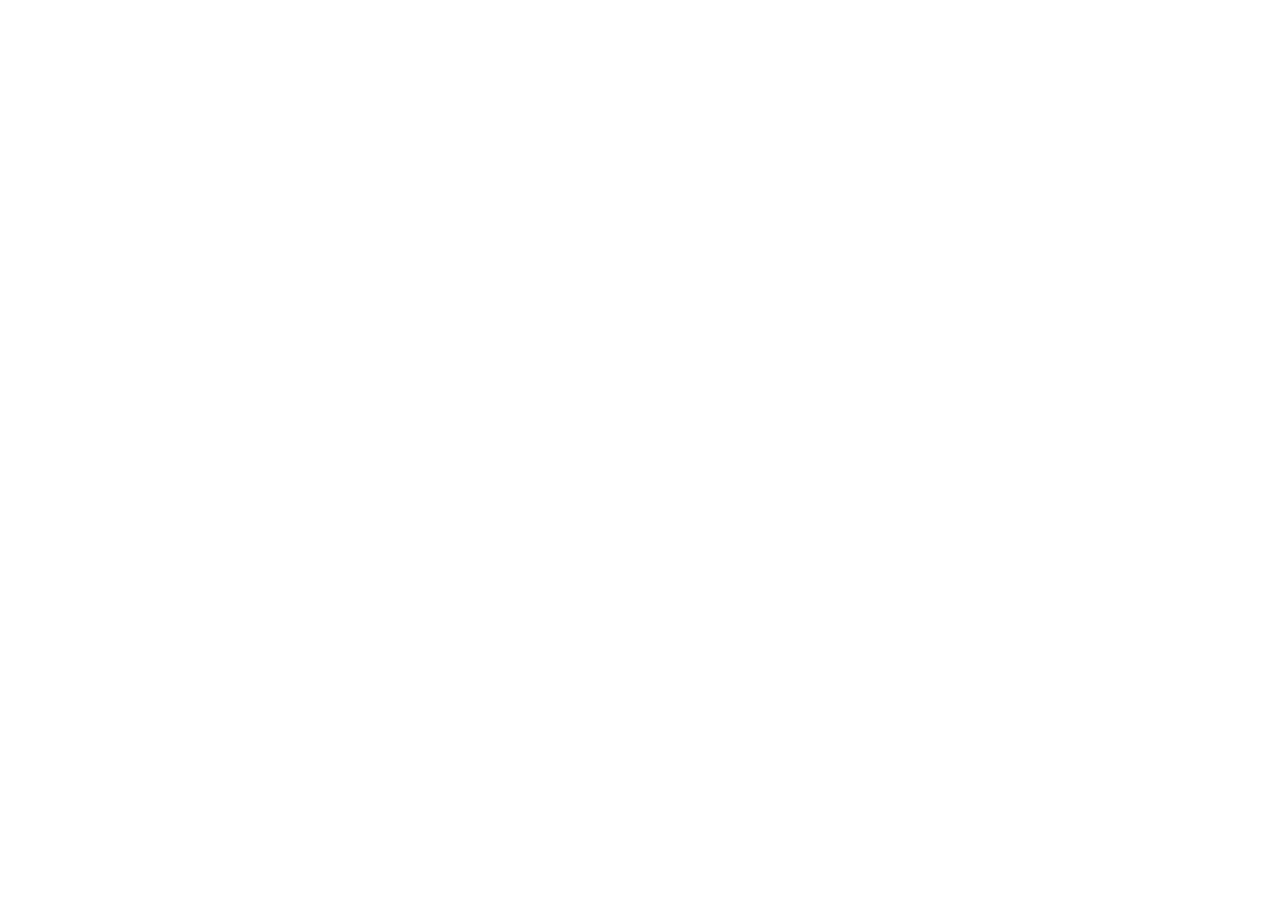
==== assignment_01/index.html @ 20863288 "first-commmit" ====
<!DOCTYPE html>
<html lang="en">
<head>
    <meta charset="UTF-8">
    <meta name="viewport" content="width=device-width, initial-scale=1.0">
    <title>Document</title>
    <link rel="stylesheet" href="./style.css">
</head>
<body>
   
    






    
</body>
</html>
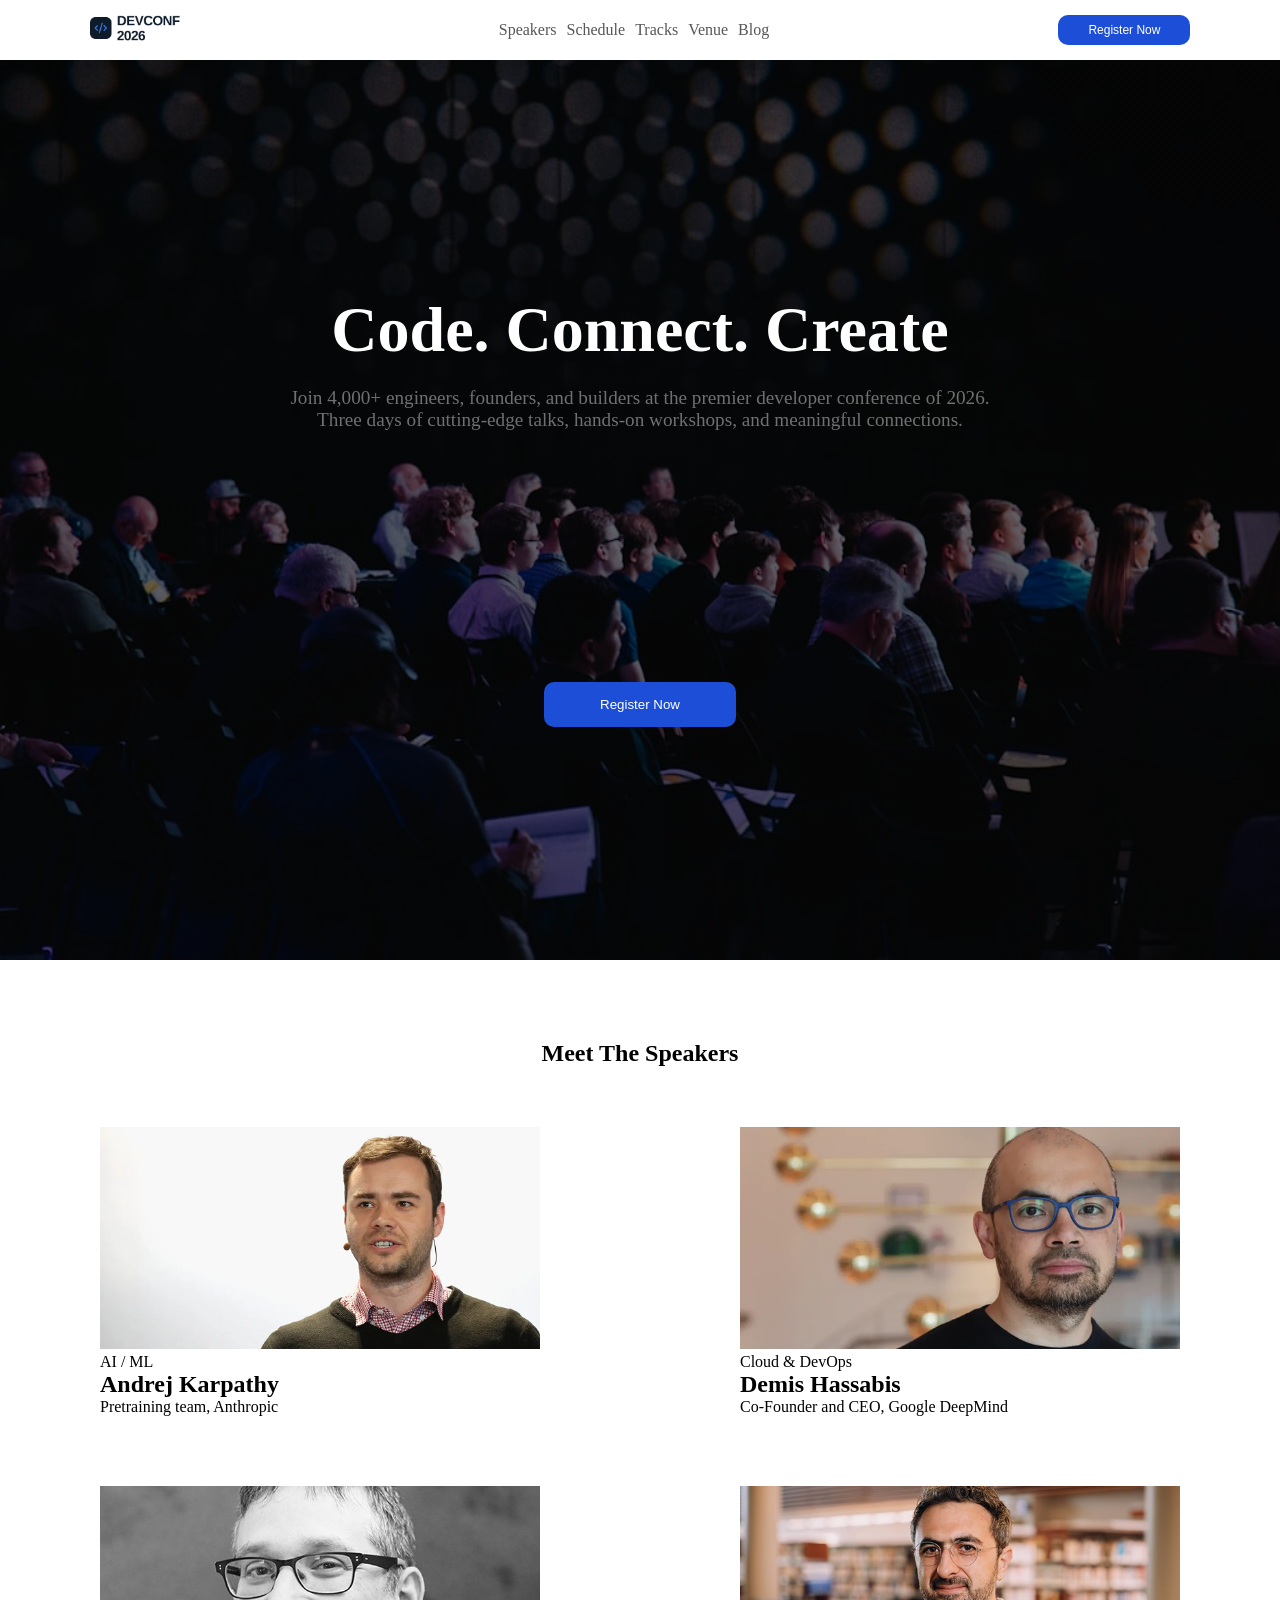
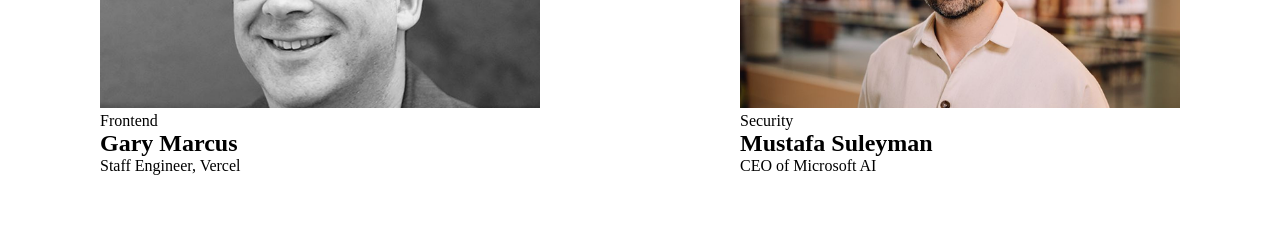
==== commit 00a93e20: "card-style" ====
--- a/assignment_01/index.html
+++ b/assignment_01/index.html
@@ -3,18 +3,129 @@
 <head>
     <meta charset="UTF-8">
     <meta name="viewport" content="width=device-width, initial-scale=1.0">
-    <title>Document</title>
+    <title>Assignment-01</title>
     <link rel="stylesheet" href="./style.css">
 </head>
 <body>
-   
+   <header>
+    <div class="logo">
+        <img src="./image/logo.png" alt="web-logo">
+    </div>
+
+    <nav class="nav-bar">
+        <ul>
+            <li><a href="Speakers.html">Speakers</a></li>
+            <li><a href="Schedule.html">Schedule</a></li>
+            <li><a href="Tracks.htnl">Tracks</a></li>
+            <li><a href="Venue.html">Venue</a></li>
+            <li><a href="Blog.html">Blog</a></li>
+        </ul>
+    </nav>
+
+
+    <div class="button-register">
+        <button class="common-button">Register Now</button>
+    </div>
+
+   </header>
+
+
+   <!-- header-end -->
+   <!-- header-end -->
+   <!-- header-end -->
+   <!-- header-end -->
+   <!-- header-end -->
+   <!-- header-end -->
+   <!-- header-end -->
     
 
 
 
 
+   <!-- Hero-section-start -->
+   <!-- Hero-section-start -->
+   <!-- Hero-section-start -->
+   <!-- Hero-section-start -->
+   <!-- Hero-section-start -->
+   <!-- Hero-section-start -->
+   <!-- Hero-section-start -->
 
 
+
+   <div class="hero-section">
+
+        <H1>Code. Connect. Create</H1>
+        <p>Join 4,000+ engineers, founders, and builders at the premier developer conference of 2026. Three days of cutting-edge talks, hands-on workshops, and meaningful connections.</p>
+        <button class="common-button">Register Now</button>
     
+   </div>
+
+   <!-- banner-end -->
+   <!-- banner-end -->
+   <!-- banner-end -->
+   <!-- banner-end -->
+
+
+
+   <!-- gid-layout -->
+   <!-- gid-layout -->
+   <!-- gid-layout -->
+   <!-- gid-layout -->
+   <!-- gid-layout -->
+
+<section>
+   <div class="sub-title">
+    <H1>Meet The Speakers</H1>
+   </div>
+
+   <!-- top-end -->
+
+   <!-- bottom-start -->
+
+   <div class="card-container">
+    <div class="card">
+        <img src="./image/andrej.png" alt="Andrej Karpathy">
+        <p>AI / ML</p>
+        <h2>Andrej Karpathy</h2>
+        <p>Pretraining team, Anthropic</p> 
+    </div>
+
+    <!-- card-one-end -->
+
+     <div class="card">
+        <img src="./image/demis.png" alt="Demis Hassabis">
+        <p>Cloud & DevOps</p>
+        <h2>Demis Hassabis</h2>
+        <p>Co-Founder and CEO, Google DeepMind</p> 
+    </div>
+
+    <!-- card-two-end -->
+
+     <div class="card">
+        <img src="./image/gary.png" alt="Gary Marcus">
+        <p>Frontend</p>
+        <h2>Gary Marcus</h2>
+        <p>Staff Engineer, Vercel</p> 
+    </div>
+
+    <!-- card-three-end -->
+
+     <div class="card">
+        <img src="./image/mustafa.png" alt="Mustafa Suleyman">
+        <p>Security</p>
+        <h2>Mustafa Suleyman</h2>
+        <p>CEO of Microsoft AI</p> 
+    </div>
+
+    <!-- card-four-end -->
+
+   </div>
+
+   
+   
+   </section>
+   
+
+
 </body>
 </html>
--- a/assignment_01/style.css
+++ b/assignment_01/style.css
@@ -0,0 +1,133 @@
+*{
+    margin: 0;
+}
+
+header {
+    display: flex;
+    background-color: #FFFFFF;
+    height: 60px;
+    align-items: center;
+    justify-content: space-between;
+    padding: 0px 7%;
+}
+
+
+.logo{
+    width: clamp(60px, 8vw, 80px);
+}
+.logo img{
+       width: clamp(80px, 8vw, 90px);
+       height: auto;
+}
+
+.nav-bar ul{
+    display: flex;
+    gap: 10px;
+    list-style: none;
+}
+ul a{
+    text-decoration: none;
+    color: #575757;
+}
+
+.button-register .common-button{
+    font-size: 12px;
+    color: #FFFFFF;
+    padding: 8px 30px;
+    border-radius: 10px;
+    border-style: none;
+    background-color: #1D4ED8;
+}
+ .common-button:hover{
+    background-color: #4974eb;
+    cursor: pointer;
+}
+
+
+/* header-end */
+/* header-end */
+/* header-end */
+/* header-end */
+/* header-end */
+
+
+
+
+/* hero-section-start */
+/* hero-section-start */
+/* hero-section-start */
+/* hero-section-start */
+/* hero-section-start */
+
+
+.hero-section{
+    background-image: linear-gradient(rgba(0,0,0,0.6), rgba(0,0,0,0.6)),
+        url("./image/banner.jpg");
+        height: 100vh;
+         background-size:cover;
+    background-position:center;
+    background-repeat:no-repeat;
+}
+.hero-section{
+    display: flex;
+    flex-direction: column;
+    color: #FFFFFF;
+    align-items: center;
+    justify-content: center;
+}
+.hero-section h1{
+    font-size: clamp(1.4rem, 6vw, 4rem);
+}
+.hero-section p{
+    width: 90%;
+    max-width: 700px;
+     margin:20px auto;
+    color: #717070;
+    text-align: center;
+    font-size: clamp(0.4rem, 5vw, 1.2rem);
+}
+.hero-section button.common-button {
+    margin-top: 18%;
+    padding: 15px 25px;
+    border-radius: 10px;
+    width: 15%;
+    color: #FFFFFF;
+    background-color: #1D4ED8;
+    border-style: none;
+}
+.hero-section button:hover{
+    background-color: #4974eb;
+    cursor: pointer;
+}
+
+
+/* hero-section-end */
+/* hero-section-end */
+/* hero-section-end */
+/* hero-section-end */
+
+
+/* grid-start */
+/* grid-start */
+/* grid-start */
+/* grid-start */
+
+.sub-title h1{
+    text-align: center;
+    padding-top: 80px;
+    padding-bottom: 60px;
+}
+.card-container{
+    display: grid;
+    grid-template-columns: repeat(2,1fr);
+    gap: 10px 0px;
+    align-items: center;
+    justify-content: center;
+}
+
+.card-container .card{
+    padding: 0px 100px 60px 100px;
+}
+.card-container .card img{
+    width: 100%;
+}
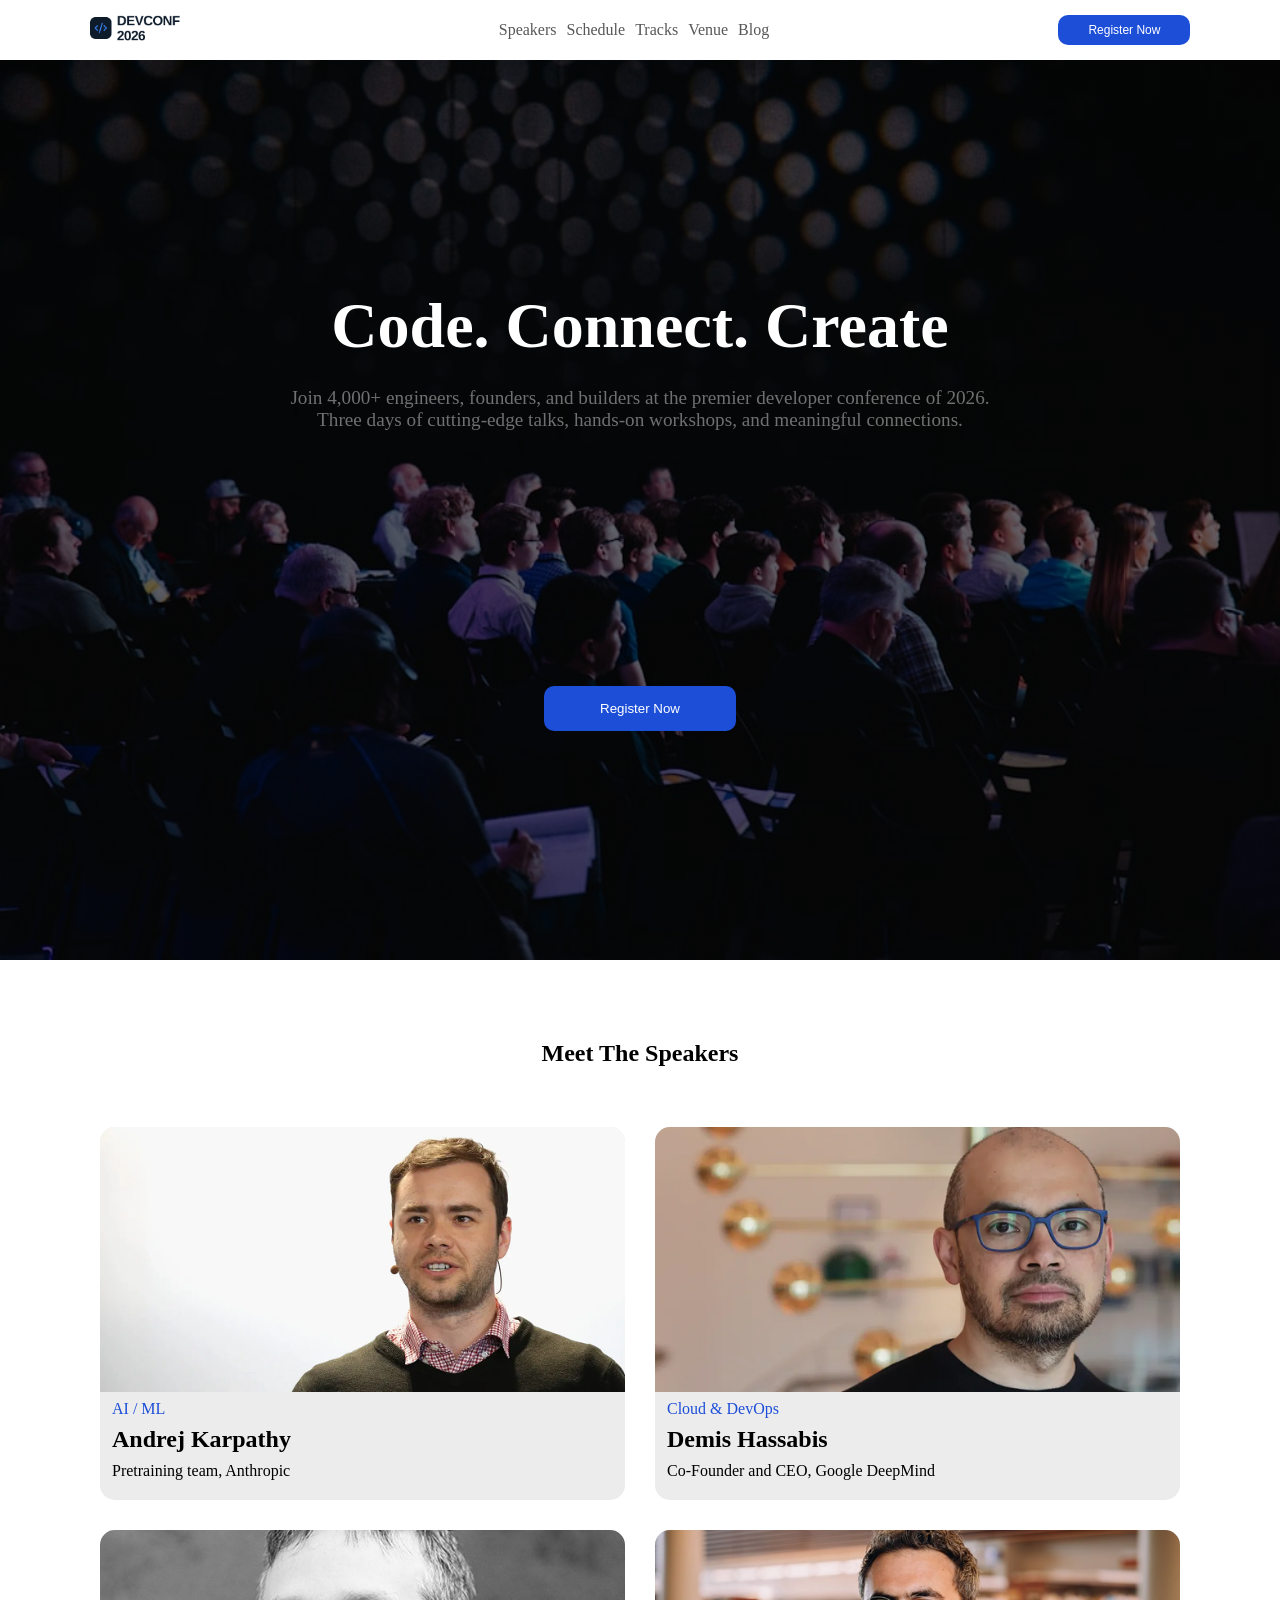
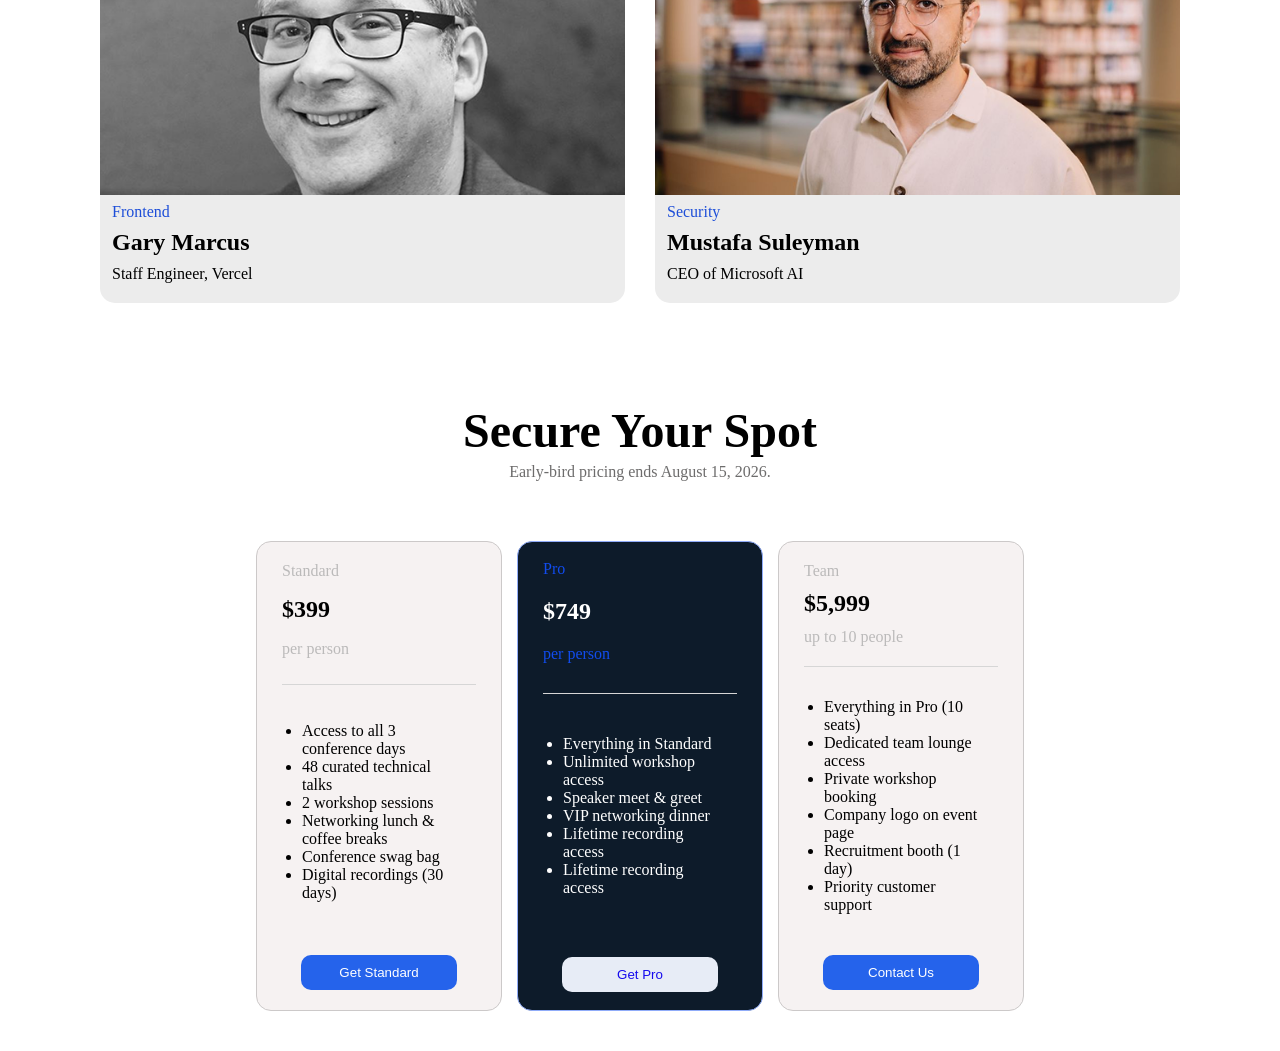
==== commit a072cd2a: "card-complite" ====
--- a/assignment_01/index.html
+++ b/assignment_01/index.html
@@ -85,44 +85,111 @@
    <div class="card-container">
     <div class="card">
         <img src="./image/andrej.png" alt="Andrej Karpathy">
-        <p>AI / ML</p>
+        <p class="p-1">AI / ML</p>
         <h2>Andrej Karpathy</h2>
-        <p>Pretraining team, Anthropic</p> 
+        <p class="p-2">Pretraining team, Anthropic</p> 
     </div>
 
     <!-- card-one-end -->
 
      <div class="card">
         <img src="./image/demis.png" alt="Demis Hassabis">
-        <p>Cloud & DevOps</p>
+        <p class="p-1">Cloud & DevOps</p>
         <h2>Demis Hassabis</h2>
-        <p>Co-Founder and CEO, Google DeepMind</p> 
+        <p class="p-2">Co-Founder and CEO, Google DeepMind</p> 
     </div>
 
     <!-- card-two-end -->
 
      <div class="card">
         <img src="./image/gary.png" alt="Gary Marcus">
-        <p>Frontend</p>
+        <p class="p-1">Frontend</p>
         <h2>Gary Marcus</h2>
-        <p>Staff Engineer, Vercel</p> 
+        <p class="p-2">Staff Engineer, Vercel</p> 
     </div>
 
     <!-- card-three-end -->
 
      <div class="card">
         <img src="./image/mustafa.png" alt="Mustafa Suleyman">
-        <p>Security</p>
+        <p class="p-1">Security</p>
         <h2>Mustafa Suleyman</h2>
-        <p>CEO of Microsoft AI</p> 
+        <p class="p-2">CEO of Microsoft AI</p> 
     </div>
 
     <!-- card-four-end -->
 
    </div>
+   </section>
 
-   
-   
+   <section>
+    <div class="spot">
+        <h1>Secure Your Spot</h1>
+        <p>Early-bird pricing ends August 15, 2026.</p>
+    </div>
+    <!-- top-end -->
+    <!-- top-end -->
+    <!-- top-end -->
+
+    <div class="spot-card-container">
+        <div class="spots-card">
+            <p class="p-1">Standard</p>
+            <h1>$399</h1>
+            <p class="p-1">per person</p>
+            <hr>
+            
+            <ul>
+                <li>Access to all 3 conference days</li>
+                <li>48 curated technical talks</li>
+                <li>2 workshop sessions</li>
+                <li>Networking lunch & coffee breaks</li>
+                <li>Conference swag bag</li>
+                <li>Digital recordings (30 days)</li>
+            </ul>
+            
+            <button>Get Standard</button>
+        </div>
+
+        <!-- card-one -->
+
+        <div class="spots-card-2">
+            <p class="p-2">Pro</p>
+            <h1>$749</h1>
+            <p class="p-2">per person</p>
+            <hr>
+            <ul>
+                <li>Everything in Standard</li>
+                <li>Unlimited workshop access</li>
+                <li>Speaker meet & greet</li>
+                <li>VIP networking dinner</li>
+                <li>Lifetime recording access</li>
+                <li>Lifetime recording access</li>
+            </ul>
+            <button>Get Pro</button>
+        </div>
+
+        <!-- card-two -->
+
+        <div class="spots-card">
+            <p class="p-1">Team</p>
+            <h1>$5,999</h1>
+            <p class="p-3">up to 10 people</p>
+            <hr>
+            <ul>
+                <li>Everything in Pro (10 seats)</li>
+                <li>Dedicated team lounge access</li>
+                <li>Private workshop booking</li>
+                <li>Company logo on event page</li>
+                <li>Recruitment booth (1 day)</li>
+                <li>Priority customer support</li>
+            </ul>
+            <button>Contact Us</button>
+        </div>
+
+        <!-- card-three -->
+
+
+    </div>
    </section>
    
 
--- a/assignment_01/style.css
+++ b/assignment_01/style.css
@@ -120,14 +120,141 @@
 .card-container{
     display: grid;
     grid-template-columns: repeat(2,1fr);
-    gap: 10px 0px;
+    gap: 30px 30px;
     align-items: center;
     justify-content: center;
+    padding: 0px 100px 100px 100px;
+    
 }
 
 .card-container .card{
-    padding: 0px 100px 60px 100px;
+    border-radius: 15px;
+     overflow:hidden;
+    background-color: #ececec;
 }
 .card-container .card img{
     width: 100%;
-}+    /* border-radius: 10px; */
+}
+.card .p-1{
+    color: #1D4ED8;
+    font-weight: 500;
+}
+
+.card h2,p{
+    padding: 4px 12px;
+}
+.card .p-2{
+   padding: 5px 0px 20px 12px;
+}
+
+/* grid-end */
+/* grid-end */
+/* grid-end */
+/* grid-end */
+
+
+/* spot-card-start */
+/* spot-card-start */
+/* spot-card-start */
+/* spot-card-start */
+
+
+.spot h1{
+    text-align: center;
+    font-size: clamp(1.5rem, 5vw, 3rem);
+}
+.spot p{
+    text-align: center;
+    font-size: clamp(0.5rem, 4vw, 1rem);
+    color: #6d6c6c;
+    padding: 5px 10px 20px 10px;
+}
+
+/* spot-title-end */
+
+
+.spot-card-container{
+    display: grid;
+    grid-template-columns: repeat(3,1fr);
+    gap: 0px 15px;
+    height: 470px;
+    padding: 40px 20%;
+    
+}
+.spots-card{
+    display: grid;
+    background-color: #f6f2f2;
+    border-radius: 15px;
+    padding: 20px 25px;
+     border: 1px solid rgb(204, 201, 201);
+}
+
+.spots-card h1, .spots-card-2 h1 {
+    margin: 0px;
+}
+.spots-card-2{
+    display: grid;
+    background-color: #0D1B2A;
+    color: #FFFFFF;
+    border-radius: 15px;
+    padding: 18px 25px;
+     border: 1px solid #90acf9;
+}
+
+/* spots-cards-grid-end */
+
+
+.spots-card-2 ul, .spots-card ul{
+    padding: 20px 20px;
+}
+
+
+.spots-card-2 .p-2 {
+    padding: 0px 0px;
+    color: #114cee;
+}
+.spots-card .p-1 {
+    padding: 0px 0px;
+    color: #bbbaba;
+}
+.spots-card .p-3 {
+    padding: 0px 0px;
+    color: #bbbaba;
+}
+
+/* spots-card-p-end */
+
+
+.spots-card hr, .spots-card-2 hr{
+    margin-top: 10px;
+    border: none;
+    height: 1px;
+    background-color: #d6d6d6;
+}
+
+/* spots-card-hr-end */
+
+
+
+.spots-card-2 button{
+     width: 80%;
+    margin:auto auto 0px auto;
+    padding:10px;
+    border:none;
+    border-radius:10px;
+    background:#e7ecf6;
+    color:rgb(21, 10, 238);
+    
+}
+
+.spots-card button{
+    width:80%;
+    margin: auto auto 0 auto;
+    padding:10px;
+    border:none;
+    border-radius:10px;
+    background:#2563EB;
+    color:white;
+}
+
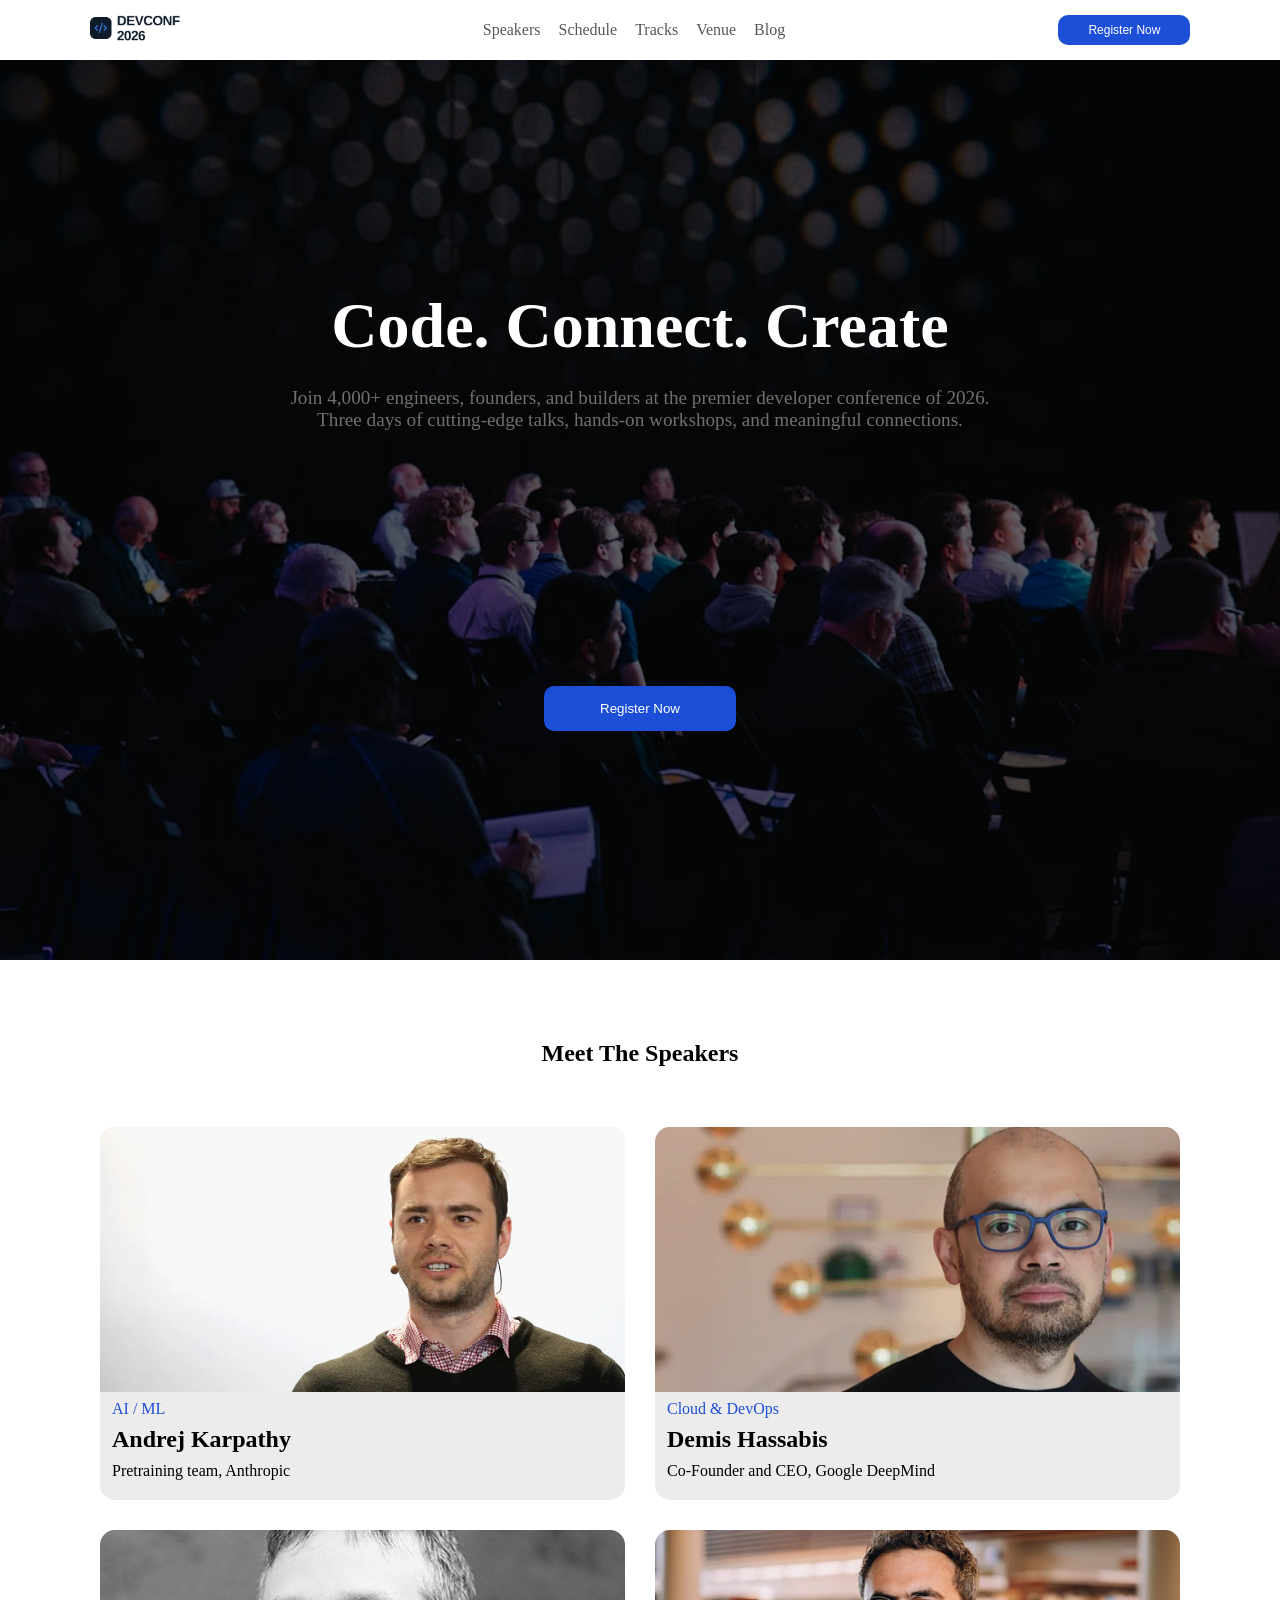
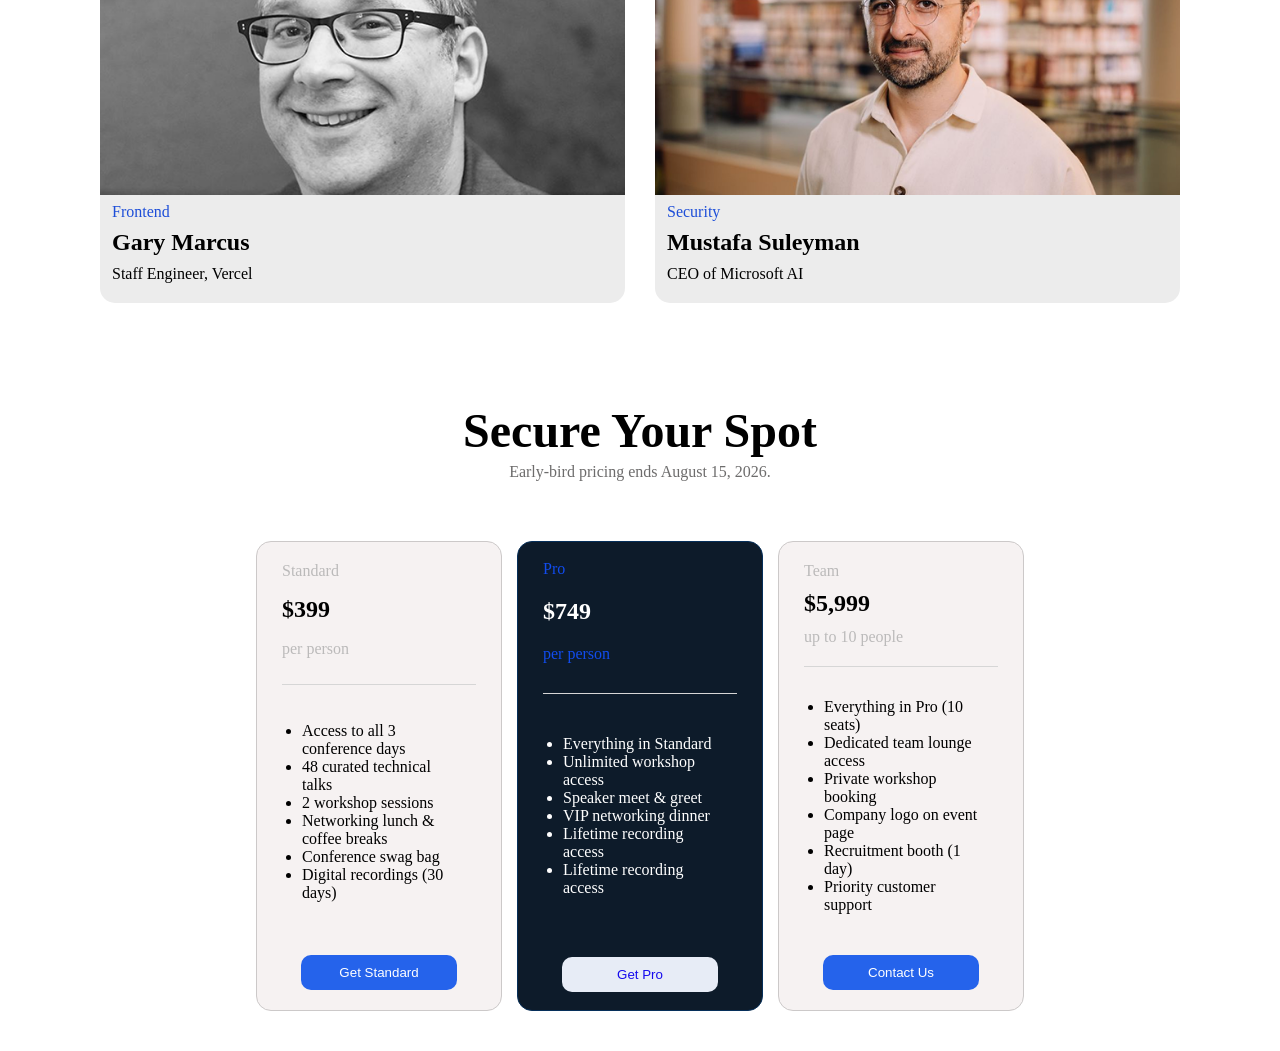
==== commit d5d65899: "add-transition" ====
--- a/assignment_01/index.html
+++ b/assignment_01/index.html
@@ -187,11 +187,22 @@
         </div>
 
         <!-- card-three -->
-
-
     </div>
    </section>
    
+<!-- spot-card-end -->
+<!-- spot-card-end -->
+<!-- spot-card-end -->
+
+
+   <!-- AI-section-started -->
+   <!-- AI-section-started -->
+   <!-- AI-section-started -->
+   <!-- AI-section-started -->
+
+   <section>
+    
+   </section>
 
 
 </body>
--- a/assignment_01/style.css
+++ b/assignment_01/style.css
@@ -22,7 +22,7 @@
 
 .nav-bar ul{
     display: flex;
-    gap: 10px;
+    gap: 18px;
     list-style: none;
 }
 ul a{
@@ -188,6 +188,12 @@
     border-radius: 15px;
     padding: 20px 25px;
      border: 1px solid rgb(204, 201, 201);
+     transition: 1s ease-in-out;
+}
+.spots-card:hover{
+    background-color: #e9e5f6;
+    transform: scale(1.05);
+    filter: opacity(90%);
 }
 
 .spots-card h1, .spots-card-2 h1 {
@@ -199,13 +205,19 @@
     color: #FFFFFF;
     border-radius: 15px;
     padding: 18px 25px;
-     border: 1px solid #90acf9;
+     border: 1px solid #062f5a;
+     transition: 1s ease;
+}
+.spots-card-2:hover{
+    background-color: #052240;
+    transform: scale(1.05);
+    filter: opacity(90%);
 }
 
 /* spots-cards-grid-end */
 
 
-.spots-card-2 ul, .spots-card ul{
+.spots-card-2 ul,.spots-card ul{
     padding: 20px 20px;
 }
 
@@ -245,7 +257,12 @@
     border-radius:10px;
     background:#e7ecf6;
     color:rgb(21, 10, 238);
+    transition: 1s;
     
+}
+.spots-card-2 button:hover{
+    cursor: pointer;
+    background-color: #cbd6f4;
 }
 
 .spots-card button{
@@ -256,5 +273,22 @@
     border-radius:10px;
     background:#2563EB;
     color:white;
-}
-
+    transition: 1s;
+}
+.spots-card button:hover{
+    cursor: pointer;
+    background-color: #698ff5;
+}
+
+/* spot-card-end */
+/* spot-card-end */
+/* spot-card-end */
+/* spot-card-end */
+
+
+/* AI-section-started */
+/* AI-section-started */
+/* AI-section-started */
+/* AI-section-started */
+
+
